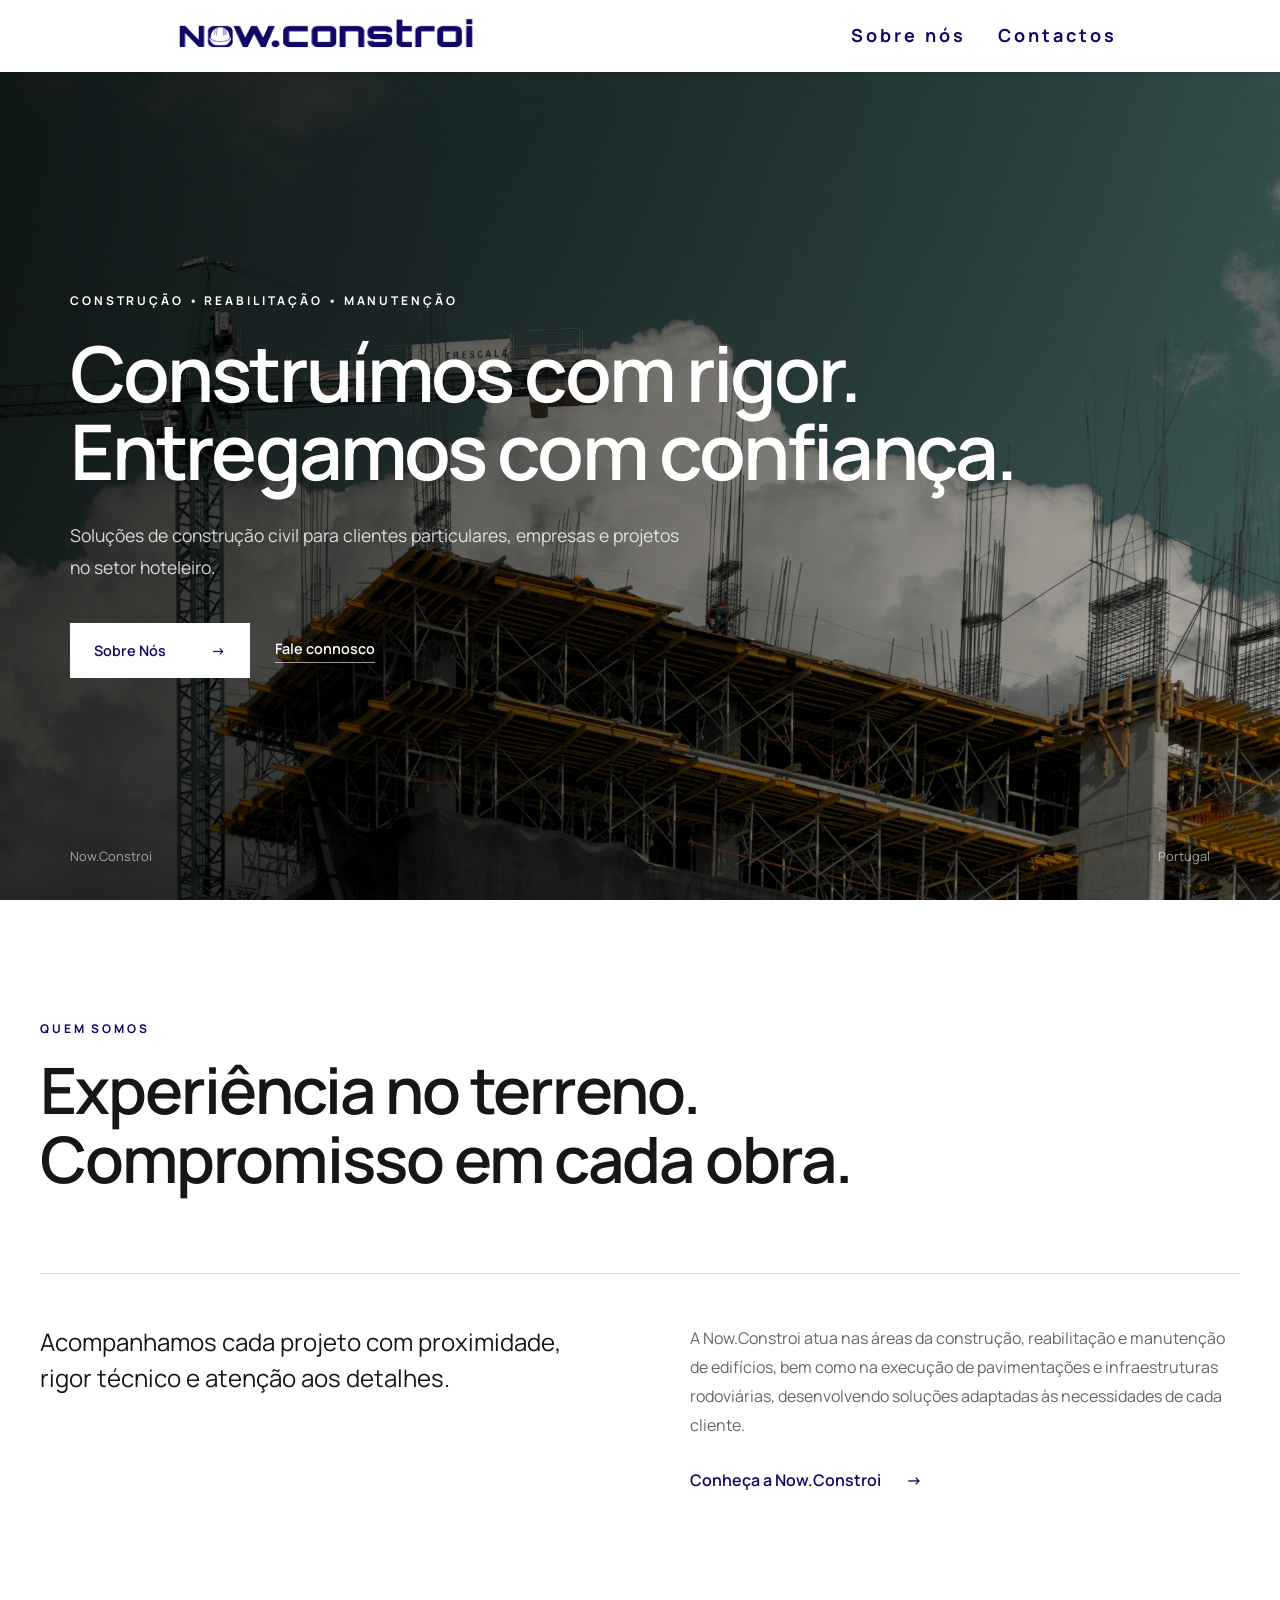
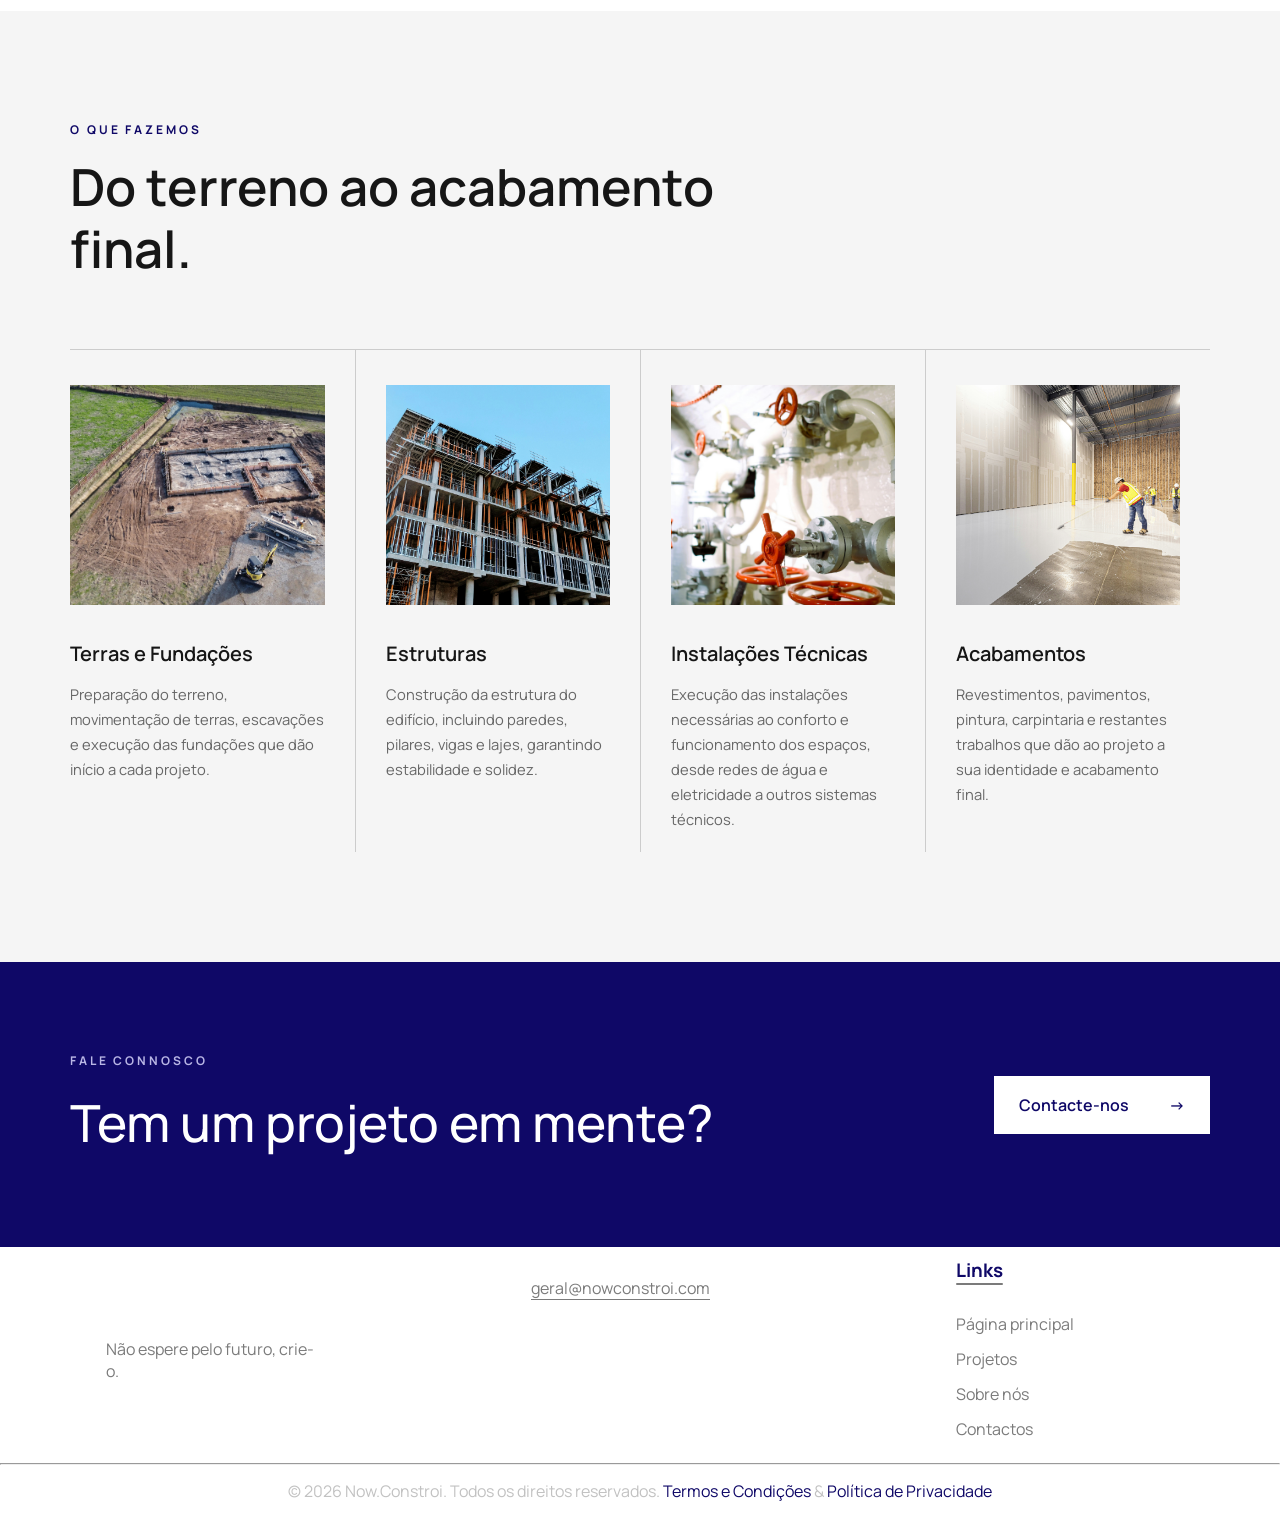
==== index.html @ a7367828 "FIXED src source of mobile-navbar.js script" ====
<!DOCTYPE html>
<html lang="pt-br">
  <head>
    <meta charset="UTF-8" />
    <meta http-equiv="X-UA-Compatible" content="IE=edge" />
    <meta name="viewport" content="width=device-width, initial-scale=1, minimum-scale=1">
    <title>Now.Constroi</title>
    <link rel="icon" type="image/png" href="src/assets/images/shared/ico/32x32/logo_helmet_only_fundo_azul.ico">
    
    <link rel="preconnect" href="https://fonts.googleapis.com">
    <link rel="preconnect" href="https://fonts.gstatic.com" crossorigin>
    <link href="https://fonts.googleapis.com/css2?family=Manrope:wght@200;300;400;500;600;700;800&display=swap" rel="stylesheet">

    <link rel="stylesheet" href="src/styles/global.css" />
    <link rel="stylesheet" href="src/styles/pages/index.css" />
  </head>
  <body>
    <header>
      <nav>
        <a href="index.html"><img src="src/assets/images/shared/NowConstroi300x40.png" class="logo-header"></a>
        <div class="mobile-menu">
          <div class="line1"></div>
          <div class="line2"></div>
          <div class="line3"></div>
        </div>
        <ul class="nav-list">
            <!--
          <li><a href="src/pages/projects.html">Projetos</a></li>~
            -->
          <li><a href="src/pages/about.html">Sobre nós</a></li>
          <li><a href="src/pages/contacts.html">Contactos</a></li>
        </ul>
      </nav>
    </header>

    <main class="home-page">

    <!-- HERO -->
    <section class="home-hero">

        <div class="hero-background">
            <img
                src="src/assets/images/index/generic_building.jpg"
                alt="Projeto de construção Now.Constroi"
            >
        </div>

        <div class="hero-overlay"></div>

        <div class="hero-content">

            <span class="hero-label">
                CONSTRUÇÃO • REABILITAÇÃO • MANUTENÇÃO
            </span>

            <h1>
                Construímos com rigor.<br>
                Entregamos com confiança.
            </h1>

            <p>
                Soluções de construção civil para clientes particulares,
                empresas e projetos no setor hoteleiro.
            </p>

            <div class="hero-actions">
                <!--Mudar para este depois
                <a
                    href="src/pages/projects.html"
                    class="hero-primary"
                >
                    Ver projetos
                    <span>→</span>
                </a>
                -->

                <a
                    href="src/pages/about.html"
                    class="hero-primary"
                >
                    Sobre Nós
                    <span>→</span>
                </a>


                <a
                    href="src/pages/contacts.html"
                    class="hero-secondary"
                >
                    Fale connosco
                </a>

            </div>

        </div>

        <div class="hero-bottom">

            <span>
                Now.Constroi
            </span>

            <span>
                Portugal
            </span>

        </div>

    </section>


    <!-- APRESENTAÇÃO -->
    <section class="home-intro">

        <span class="section-label">
            QUEM SOMOS
        </span>

        <h2>
            Experiência no terreno.<br>
            Compromisso em cada obra.
        </h2>

        <div class="home-intro-content">

            <p class="home-intro-highlight">
                Acompanhamos cada projeto com proximidade,
                rigor técnico e atenção aos detalhes.
            </p>

            <div class="home-intro-text">

                <p>
                    A Now.Constroi atua nas áreas da construção, reabilitação e manutenção de edifícios, 
                    bem como na execução de pavimentações e infraestruturas rodoviárias, desenvolvendo soluções 
                    adaptadas às necessidades de cada cliente.
                </p>

                <a href="src/pages/about.html">
                    Conheça a Now.Constroi
                    <span>→</span>
                </a>

            </div>

        </div>

    </section>


    <!-- SERVIÇOS -->
    <section class="home-services">

    <div class="services-heading">
        <span class="section-label">O QUE FAZEMOS</span>
        <h2>Do terreno ao acabamento final.</h2>
    </div>

    <div class="services-grid">

        <article class="service-item">

            <div class="service-image">
                <img
                    src="src/assets/images/index/areas/terras.jpg"
                    alt="Terras e fundações"
                >
            </div>

            <h3>Terras e Fundações</h3>

            <p>
                Preparação do terreno, movimentação de terras,
                escavações e execução das fundações que dão início
                a cada projeto.
            </p>

        </article>


        <article class="service-item">

            <div class="service-image">
                <img
                    src="src/assets/images/index/areas/estrutura.jpg"
                    alt="Estruturas"
                >
            </div>

            <h3>Estruturas</h3>

            <p>
                Construção da estrutura do edifício, incluindo
                paredes, pilares, vigas e lajes, garantindo
                estabilidade e solidez.
            </p>

        </article>


        <article class="service-item">

            <div class="service-image">
                <img
                    src="src/assets/images/index/areas/tecnicas.jpg"
                    alt="Instalações técnicas"
                >
            </div>

            <h3>Instalações Técnicas</h3>

            <p>
                Execução das instalações necessárias ao conforto
                e funcionamento dos espaços, desde redes de água
                e eletricidade a outros sistemas técnicos.
            </p>

        </article>


        <article class="service-item">

            <div class="service-image">
                <img
                    src="src/assets/images/index/areas/acabamentos.jpg"
                    alt="Acabamentos"
                >
            </div>

            <h3>Acabamentos</h3>

            <p>
                Revestimentos, pavimentos, pintura, carpintaria
                e restantes trabalhos que dão ao projeto a sua
                identidade e acabamento final.
            </p>

        </article>

    </div>

</section>


    <!-- PROJETOS RECENTES
    <section class="home-projects">

        <div class="home-projects-heading">

            <div>

                <span class="section-label">
                    PROJETOS
                </span>

                <h2>
                    Trabalho que fala por nós.
                </h2>

            </div>

            <a
                href="src/pages/projects.html"
                class="all-projects-link"
            >
                Ver todos os projetos
                <span>→</span>
            </a>

        </div>


        <div class="home-projects-grid">

            <article class="home-project-card">

                <a
                    href="src/pages/recentProjects/projectA.html"
                    class="home-project-image"
                >

                    <img
                        src="src/assets/images/projects/const-x.jpg"
                        alt="Reabilitação de moradia rural"
                    >

                    <span class="project-arrow">
                        ↗
                    </span>

                </a>

                <div class="home-project-info">

                    <div>

                        <span class="project-type">
                            Reabilitação
                        </span>

                        <h3>
                            Moradia rural
                        </h3>

                    </div>

                    <p>
                        Alentejo, Portugal
                    </p>

                </div>

            </article>


            <article class="home-project-card">

                <a
                    href="#"
                    class="home-project-image"
                >

                    <img
                        src="src/assets/images/projects/const-x.jpg"
                        alt="Projeto residencial"
                    >

                    <span class="project-arrow">
                        ↗
                    </span>

                </a>

                <div class="home-project-info">

                    <div>

                        <span class="project-type">
                            Construção
                        </span>

                        <h3>
                            Residencial Panorama
                        </h3>

                    </div>

                    <p>
                        Porto, Portugal
                    </p>

                </div>

            </article>


            <article class="home-project-card">

                <a
                    href="#"
                    class="home-project-image"
                >

                    <img
                        src="src/assets/images/projects/const-x.jpg"
                        alt="Projeto de construção"
                    >

                    <span class="project-arrow">
                        ↗
                    </span>

                </a>

                <div class="home-project-info">

                    <div>

                        <span class="project-type">
                            Remodelação
                        </span>

                        <h3>
                            Projeto residencial
                        </h3>

                    </div>

                    <p>
                        Lisboa, Portugal
                    </p>

                </div>

            </article>

        </div>

    </section>
    -->
    
    <!-- EXPERIÊNCIA
    <section class="home-experience">

        <div class="experience-heading">

            <span class="section-label">
                EXPERIÊNCIA
            </span>

            <h2>
                Confiança construída<br>
                projeto a projeto.
            </h2>

        </div>

        <div class="experience-content">

            <p>
                Trabalhamos com clientes particulares,
                empresas e grupos do setor hoteleiro,
                adaptando cada intervenção às exigências
                específicas de cada projeto.
            </p>

            <a href="src/pages/about.html">
                Sobre nós
                <span>→</span>
            </a>

        </div>
    </section>
    -->

    <!-- CTA -->
    <section class="home-cta">

        <div>

            <span class="section-label">
                FALE CONNOSCO
            </span>

            <h2>
                Tem um projeto em mente?
            </h2>

        </div>

        <a href="src/pages/contacts.html">

            Contacte-nos

            <span>
                →
            </span>

        </a>

    </section>

  </main>

    <footer>
      <div class="row">
        <div class="col">
          <img src="src/assets/images/shared/LogoGSH_Branco-01.svg" alt="long svg" class="logo-footer">
          <p>Não espere pelo futuro, crie-o.</p>
        </div>
        <div class="col">
          <p class="email-id">geral@nowconstroi.com</p>
        </div>
        <div class="col">
          <h3>Links<div class="underline"></div></h3>
          <ul>
            <li><a href="index.html">Página principal</a></li>
            <li><a href="src/pages/projects.html">Projetos</a></li>
            <li><a href="src/pages/about.html">Sobre nós</a></li>
            <li><a href="src/pages/contacts.html">Contactos</a></li>
          </ul>
        </div>
        <!--
        <div class="col">
          <h3>Redes Sociais<div class="underline"></div></h3>
          <ul>
            <li><a href="">Facebook</a></li>
            <li><a href="">Instagram</a></li>
            <li><a href="">LinkedIn</a></li>
            <li><a href="">Youtube</a></li>
          </ul>
        </div>
        -->
      </div>
      <hr>
      <p class="copyright">&copy; 2026 Now.Constroi. Todos os direitos reservados.<a href="src/pages/conditions.html"> Termos e Condições</a> & <a href="src/pages/privacy.html"> Política de Privacidade</a></p><!--Mudar-->
    </footer>


    <script src="src/scripts/shared/mobile-navbar.js"></script>
    <script src="src/scripts/pages/index.js"></script>

    <script src="app.js"></script>
  </body>
</html>
---- src/styles/global.css ----
* {
  margin: 0;
  padding: 0;
  font-family: "Manrope", sans-serif;
}

header {
  position: fixed;
  top: 0;
  left: 0;
  width: 100%;
  z-index: 5; /* para o header ficar sempre por cima */
  background: #ffffff;
  box-shadow: 0 2px 5px rgba(0,0,0,0.1);
}

.logo-header{
  width:300px;
  height: 40px;
  margin: 15px;
  margin-top: 20px;
}

a {
  color: #0f0867;
  text-decoration: none;
  transition: 0.3s;
}

a:hover {
  opacity: 0.7;
}

.logo {
  font-size: 24px;
  text-transform: uppercase;
  letter-spacing: 4px;
}

nav {
  display: flex;
  justify-content: space-around;
  align-items: center;
  font-family: system-ui, -apple-system, Helvetica, Arial, sans-serif;
  background: #ffffff;
  height: 8vh;
  font-family: 'Sansation', sans-serif;
}


.nav-list {
  list-style: none;
  display: flex;
}

.nav-list li {
  letter-spacing: 3px;
  margin-left: 32px;
  margin-top: 10px; /* Espaço topo das informações do header */
}
.nav-list li a{
  text-decoration: none;
  font-size: 18px;
  font-weight: bold;
  color: #0f0867

}

.mobile-menu {
  display: none;
  cursor: pointer;
}

.mobile-menu div {
  width: 32px;
  height: 2px;
  background: #0f0867;
  margin: 8px;
  transition: 0.3s;
}

@media (max-width: 999px) {
  body {
    overflow-x: hidden;
  }
  .nav-list {
    z-index: 2;
    position: absolute;
    top: 8vh;
    right: 0;
    width: 50vw;
    height: 92vh;
    background: #ffffff;
    flex-direction: column;
    align-items: center;
    justify-content: space-around;
    transform: translateX(100%);
    
  }
  .nav-list li {
    margin-left: 0;
    opacity: 0;
  }
  .mobile-menu {
    display: block;

  }
}

.nav-list.active {
  transform: translateX(0);
  transition: transform 0.3s ease-in;
}

@keyframes navLinkFade {
  from {
    opacity: 0;
    transform: translateX(50px);
  }
  to {
    opacity: 1;
    transform: translateX(0);
  }
}

.mobile-menu.active .line1 {
  transform: rotate(-45deg) translate(-8px, 8px);
}

.mobile-menu.active .line2 {
  opacity: 0;
}

.mobile-menu.active .line3 {
  transform: rotate(45deg) translate(-5px, -7px);
}

footer{
  width: 100%;
  position: relative;
  bottom: 0;
  color: white;
  background: rgb(255, 255, 255);
  box-shadow: 2px 2px 5px rgba(0,0,0,0.1);
}

.logo-footer{
  width: 150px;
  margin-bottom: 30px;
  margin-left: 30px;
}

.row{
  width: 85%;
  margin: auto;
  display: flex;
  flex-wrap: wrap;
  align-items: flex-start;
  justify-content: space-between;
}

.col{
  flex-basis: 20%;
  padding: 10px;
}

p{
  color: #7b7b7b;
}

.col h3{
  width: fit-content;
  margin-bottom: 30px;
  position: relative;
  color:#0f0867;
}

.email-id{
  width: fit-content;
  border-bottom: 1px solid #7b7b7b;
  margin: 20px 0;
}

ul li{
  list-style: none; /*Points out*/
  margin-bottom: 13px;
}

ul li a{
  text-decoration: none;
  color: #7b7b7b;
}

.underline{
  width: 100%;
  height: 2px;
  border-radius: 2px;
  position: absolute;
  background-color: #7b7b7b;
}

hr{
  color: #c2c2c2;
}

.copyright{
  text-align: center;
  color: #c2c2c2;
  padding-bottom: 20px;
  margin-top: 15px;

}


/* Separador */
hr.separator-solid {
    border: none;
    border-top: 1px solid #084767;
    margin: 10px auto;
    margin-bottom: 20px;
}
---- src/styles/pages/index.css ----
/* =========================
   HOME
========================= */

.home-page {
    font-family: "Manrope", sans-serif;
    color: #161616;
}


/* =========================
   HERO
========================= */

.home-hero {
    position: relative;

    min-height: 100vh;

    display: flex;
    align-items: center;

    overflow: hidden;

    color: #ffffff;
}


.hero-background {
    position: absolute;

    inset: 0;
}


.hero-background img {
    width: 100%;
    height: 100%;

    object-fit: cover;
}


.hero-overlay {
    position: absolute;

    inset: 0;

    background:
        linear-gradient(
            90deg,
            rgba(0, 0, 0, 0.72) 0%,
            rgba(0, 0, 0, 0.42) 55%,
            rgba(0, 0, 0, 0.12) 100%
        );
}


.hero-content {
    position: relative;

    z-index: 2;

    width: min(1140px, calc(100% - 60px));

    margin: 0 auto;

    padding-top: 70px;
}


.hero-label {
    display: block;

    margin-bottom: 25px;

    font-size: 0.75rem;
    font-weight: 700;

    letter-spacing: 0.18rem;
}


.hero-content h1 {
    max-width: 950px;

    margin-bottom: 30px;

    font-size: clamp(3rem, 6vw, 6rem);
    font-weight: 600;

    line-height: 1.02;

    letter-spacing: -0.18rem;
}


.hero-content p {
    max-width: 610px;

    margin-bottom: 40px;

    color: rgba(255,255,255,0.82);

    font-size: 1.1rem;

    line-height: 1.8;
}


.hero-actions {
    display: flex;

    align-items: center;

    gap: 25px;
}


.hero-primary {
    display: flex;

    align-items: center;

    gap: 45px;

    padding: 18px 24px;

    color: #0f0867;

    background-color: #ffffff;

    font-size: 0.9rem;
    font-weight: 600;
}


.hero-secondary {
    color: #ffffff;

    font-size: 0.9rem;
    font-weight: 600;

    border-bottom: 1px solid rgba(255,255,255,0.6);

    padding-bottom: 4px;
}


.hero-bottom {
    position: absolute;

    z-index: 2;

    bottom: 35px;

    left: 50%;

    transform: translateX(-50%);

    width: min(1140px, calc(100% - 60px));

    display: flex;

    justify-content: space-between;

    color: rgba(255,255,255,0.6);

    font-size: 0.8rem;
}


/* =========================
   GERAL
========================= */

.section-label {
    display: block;

    margin-bottom: 18px;

    color: #0f0867;

    font-size: 0.75rem;
    font-weight: 700;

    letter-spacing: 0.18rem;
}


/* =========================
   INTRODUÇÃO
========================= */

.home-intro {
    max-width: 1200px;

    margin: 0 auto;

    padding: 120px 30px;
}


.home-intro > h2 {
    max-width: 900px;

    margin-bottom: 80px;

    font-size: clamp(2.5rem, 5vw, 4.5rem);
    font-weight: 600;

    line-height: 1.08;

    letter-spacing: -0.12rem;
}


.home-intro-content {
    display: grid;

    grid-template-columns: 1fr 1fr;

    gap: 100px;

    padding-top: 50px;

    border-top: 1px solid #d8d8d8;
}


.home-intro-highlight {
    color: #161616;

    font-size: 1.5rem;

    line-height: 1.5;
}


.home-intro-text p {
    margin-bottom: 30px;

    color: #666666;

    line-height: 1.8;
}


.home-intro-text a {
    display: inline-flex;

    gap: 25px;

    align-items: center;

    font-weight: 600;
}


/* =========================
   SERVIÇOS
========================= */

.home-services {
    padding:
        110px
        max(30px, calc((100% - 1140px) / 2));

    background-color: #f5f5f5;
}


.services-heading {
    max-width: 750px;

    margin-bottom: 70px;
}


.services-heading h2 {
    font-size: clamp(2.2rem, 4vw, 3.6rem);

    font-weight: 600;

    line-height: 1.2;
}


.services-grid {
    display: grid;

    grid-template-columns: repeat(4, 1fr);

    border-top: 1px solid #cccccc;
}


.service-item {
    padding: 35px 30px 20px 0;
}


.service-item + .service-item {
    padding-left: 30px;

    border-left: 1px solid #cccccc;
}


.service-image {
    width: 100%;
    height: 220px;

    margin-bottom: 28px;

    overflow: hidden;

    background-color: #e9e9e9;
}


.service-image img {
    width: 100%;
    height: 100%;

    display: block;

    object-fit: cover;

    transition: transform 0.4s ease;
}


.service-item:hover .service-image img {
    transform: scale(1.025);
}



.service-number {
    color: #0f0867;

    font-size: 0.75rem;
    font-weight: 700;
}


.service-item h3 {
    margin: 35px 0 15px;

    font-size: 1.25rem;
    font-weight: 600;
}


.service-item p {
    color: #666666;

    font-size: 0.92rem;

    line-height: 1.7;
}


/* =========================
   PROJETOS
========================= */

.home-projects {
    max-width: 1200px;

    margin: 0 auto;

    padding: 120px 30px;
}


.home-projects-heading {
    display: flex;

    justify-content: space-between;

    align-items: flex-end;

    gap: 40px;

    margin-bottom: 65px;
}


.home-projects-heading h2 {
    font-size: clamp(2rem, 4vw, 3.3rem);

    font-weight: 600;
}


.all-projects-link {
    display: flex;

    gap: 25px;

    font-weight: 600;

    white-space: nowrap;
}


.home-projects-grid {
    display: grid;

    grid-template-columns: repeat(3, 1fr);

    gap: 30px;
}


.home-project-card {
    min-width: 0;
}


.home-project-image {
    position: relative;

    display: block;

    overflow: hidden;
}


.home-project-image img {
    width: 100%;

    aspect-ratio: 4 / 3;

    object-fit: cover;

    display: block;

    transition: transform 0.4s ease;
}


.home-project-card:hover img {
    transform: scale(1.025);
}


.project-arrow {
    position: absolute;

    right: 18px;
    bottom: 18px;

    width: 46px;
    height: 46px;

    display: flex;
    align-items: center;
    justify-content: center;

    color: #0f0867;

    background-color: #ffffff;
}


.home-project-info {
    display: flex;

    justify-content: space-between;

    align-items: flex-end;

    gap: 20px;

    padding-top: 20px;
}


.project-type {
    display: block;

    margin-bottom: 7px;

    color: #0f0867;

    font-size: 0.7rem;
    font-weight: 700;

    letter-spacing: 0.12rem;

    text-transform: uppercase;
}


.home-project-info h3 {
    font-size: 1.2rem;

    font-weight: 600;
}


.home-project-info p {
    font-size: 0.85rem;

    text-align: right;
}


/* =========================
   EXPERIÊNCIA
========================= */

.home-experience {
    display: grid;

    grid-template-columns: 1fr 1fr;

    gap: 100px;

    padding:
        110px
        max(30px, calc((100% - 1140px) / 2));

    background-color: #f5f5f5;
}


.experience-heading h2 {
    font-size: clamp(2rem, 4vw, 3.3rem);

    font-weight: 600;
}


.experience-content {
    display: flex;

    flex-direction: column;

    justify-content: flex-end;

    align-items: flex-start;
}


.experience-content p {
    max-width: 530px;

    margin-bottom: 30px;

    color: #5f5f5f;

    font-size: 1.05rem;

    line-height: 1.8;
}


.experience-content a {
    display: flex;

    align-items: center;

    gap: 25px;

    font-weight: 600;
}


/* =========================
   CTA
========================= */

.home-cta {
    display: flex;

    align-items: center;

    justify-content: space-between;

    padding:
        90px
        max(30px, calc((100% - 1140px) / 2));

    color: #ffffff;

    background-color: #0f0867;
}


.home-cta .section-label {
    color: #b9b6e5;
}


.home-cta h2 {
    font-size: clamp(2rem, 4vw, 3.5rem);

    font-weight: 500;
}


.home-cta > a {
    display: flex;

    align-items: center;

    gap: 40px;

    padding: 18px 25px;

    color: #0f0867;

    background-color: #ffffff;

    font-weight: 600;
}


/* =========================
   RESPONSIVE
========================= */

@media (max-width: 950px) {

    .services-grid {
        grid-template-columns: 1fr 1fr;
    }


    .service-item {
        border-bottom: 1px solid #cccccc;
    }


    .service-item + .service-item {
        border-left: none;
    }


    .home-projects-grid {
        grid-template-columns: 1fr 1fr;
    }


    .home-experience {
        grid-template-columns: 1fr;

        gap: 50px;
    }

}


@media (max-width: 750px) {

    .home-intro-content {
        grid-template-columns: 1fr;

        gap: 30px;
    }


    .home-projects-heading {
        align-items: flex-start;

        flex-direction: column;
    }


    .home-projects-grid {
        grid-template-columns: 1fr;
    }


    .home-cta {
        align-items: flex-start;

        flex-direction: column;

        gap: 40px;
    }

}


@media (max-width: 600px) {

    .service-image {
        height: 220px;
    }

    .hero-content {
        width: calc(100% - 40px);
    }


    .hero-content h1 {
        letter-spacing: -0.1rem;
    }


    .hero-actions {
        align-items: flex-start;

        flex-direction: column;
    }


    .hero-bottom {
        width: calc(100% - 40px);
    }


    .home-intro,
    .home-projects {
        padding:
            80px
            20px;
    }


    .home-services,
    .home-experience {
        padding:
            80px
            20px;
    }


    .services-grid {
        grid-template-columns: 1fr;
    }


    .service-item,
    .service-item + .service-item {
        padding:
            30px
            0;

        border-left: none;

        border-bottom: 1px solid #cccccc;
    }


    .home-project-info {
        align-items: flex-start;

        flex-direction: column;

        gap: 7px;
    }


    .home-project-info p {
        text-align: left;
    }


    .home-cta {
        padding:
            70px
            20px;
    }

}
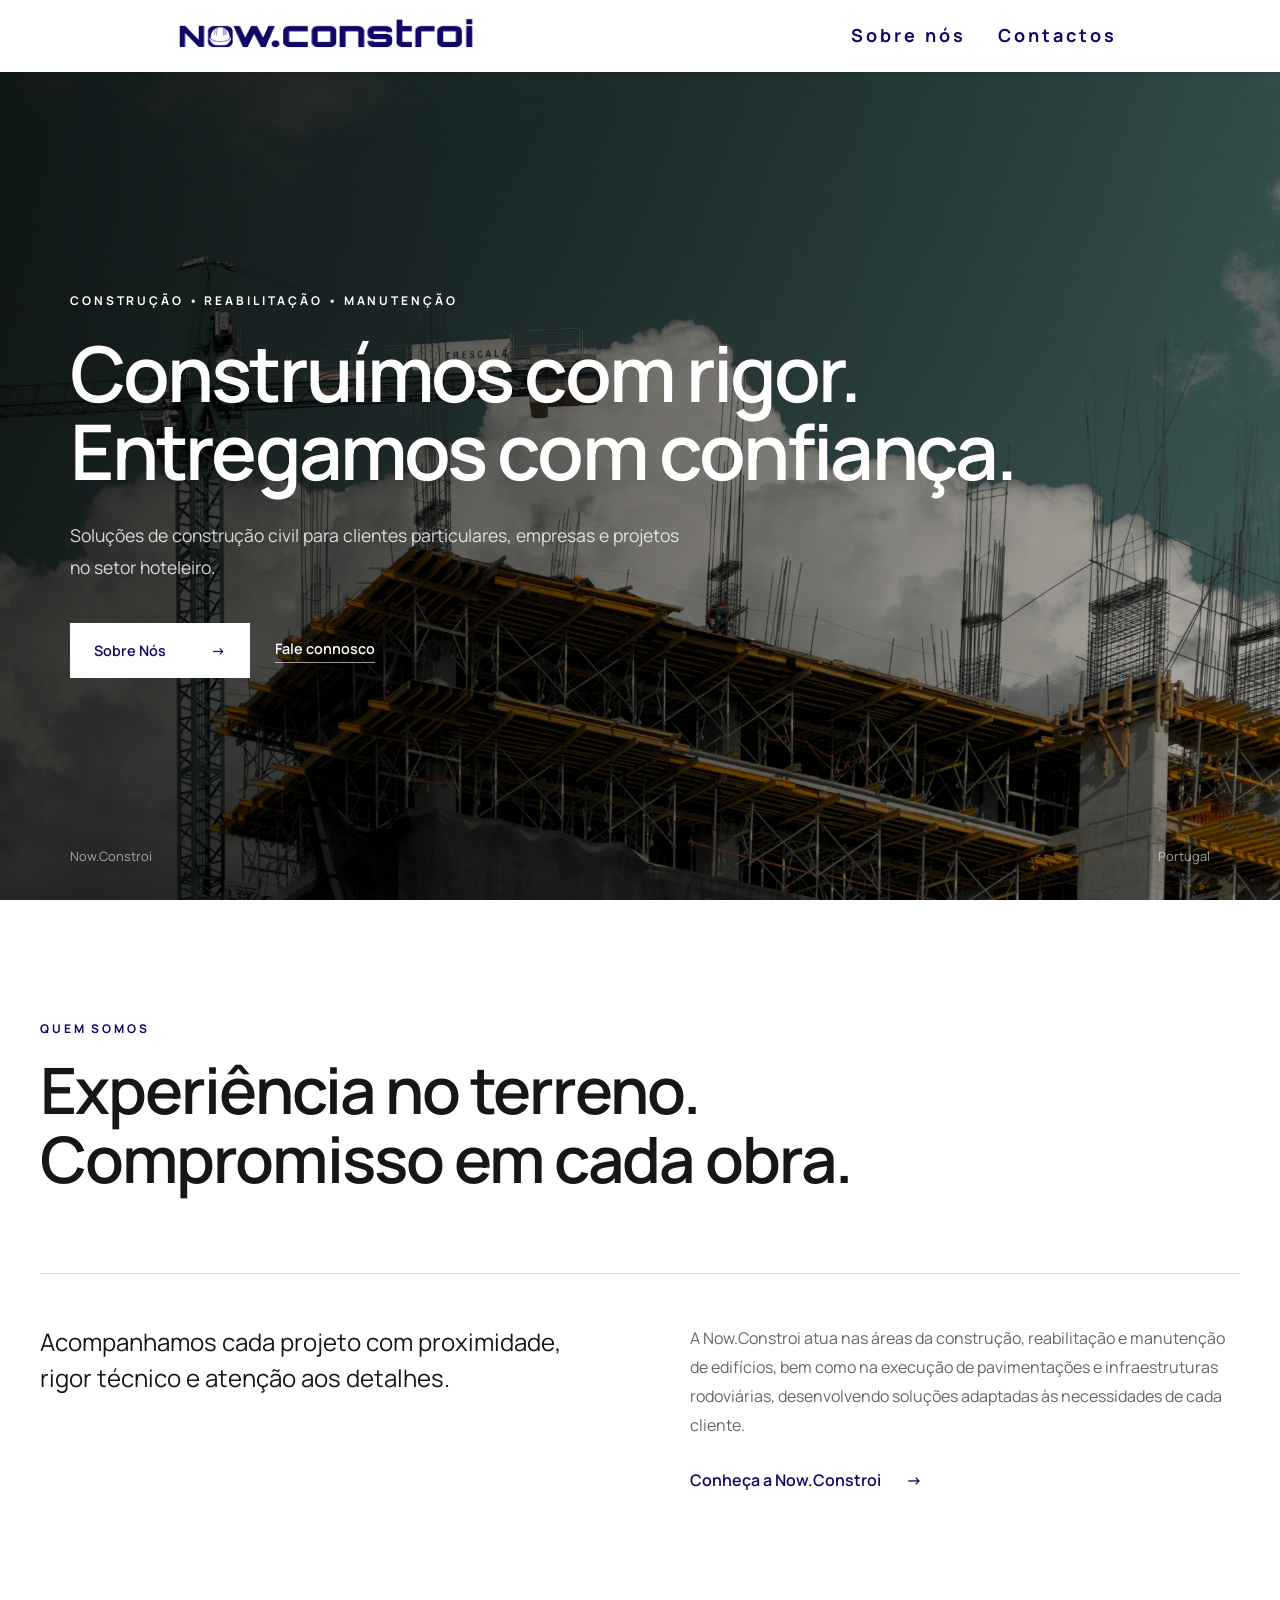
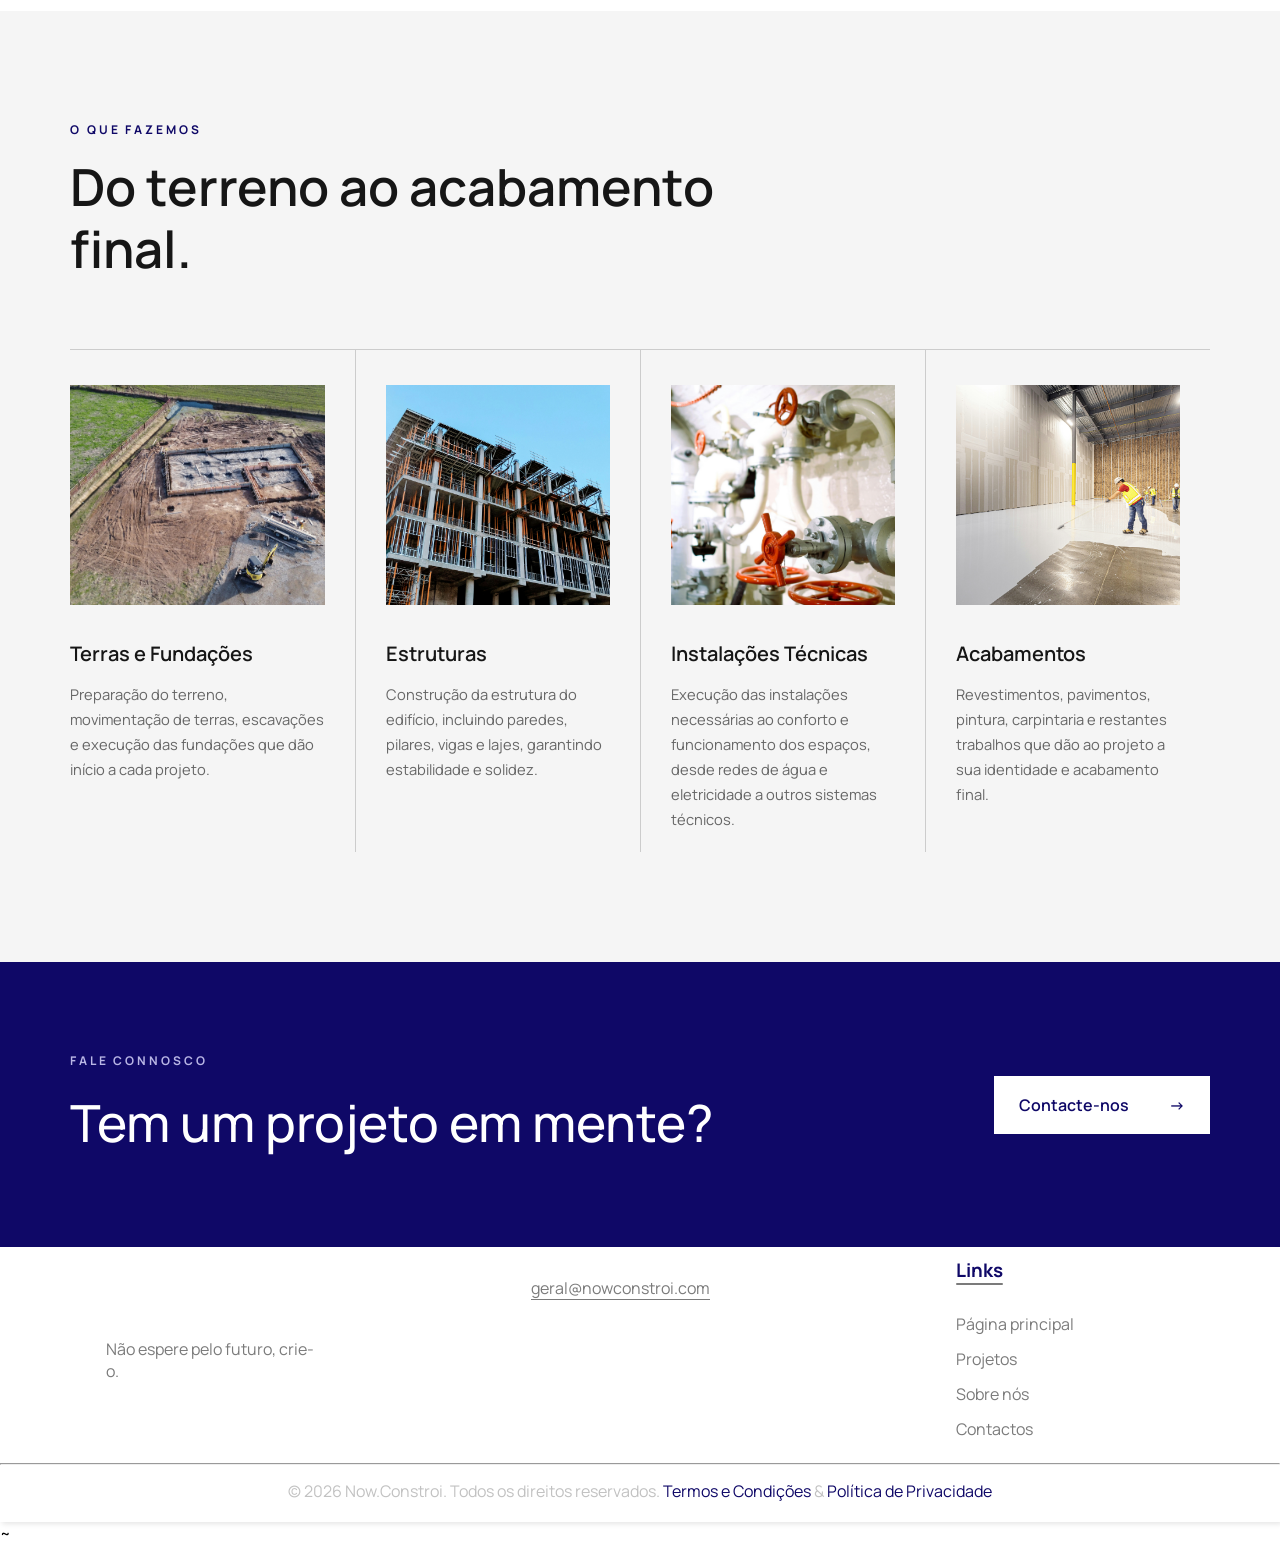
==== commit b869c09a: "REMOVED useless script" ====
--- a/index.html
+++ b/index.html
@@ -496,10 +496,8 @@
       <p class="copyright">&copy; 2026 Now.Constroi. Todos os direitos reservados.<a href="src/pages/conditions.html"> Termos e Condições</a> & <a href="src/pages/privacy.html"> Política de Privacidade</a></p><!--Mudar-->
     </footer>
 
-
     <script src="src/scripts/shared/mobile-navbar.js"></script>
-    <script src="src/scripts/pages/index.js"></script>
-
-    <script src="app.js"></script>
+    <script src="src/scripts/pages/index.js"></script>~
+
   </body>
 </html>
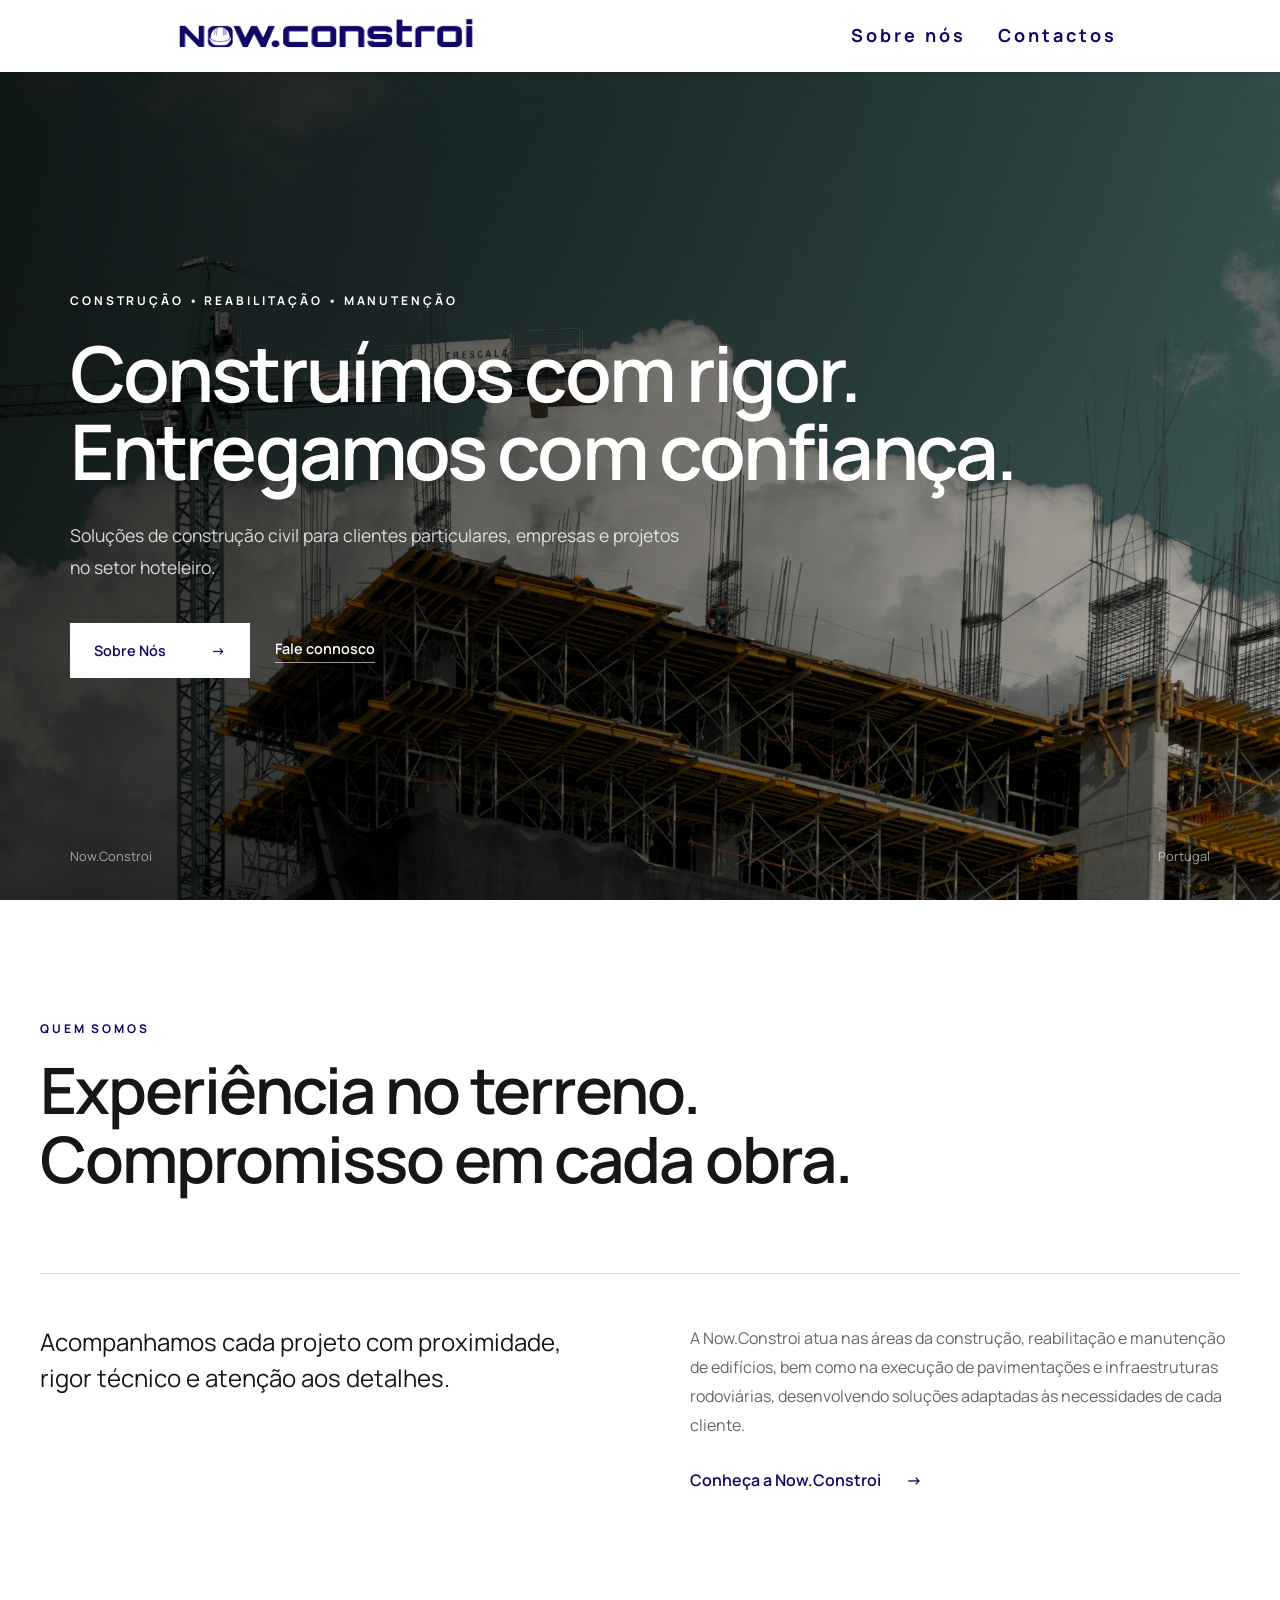
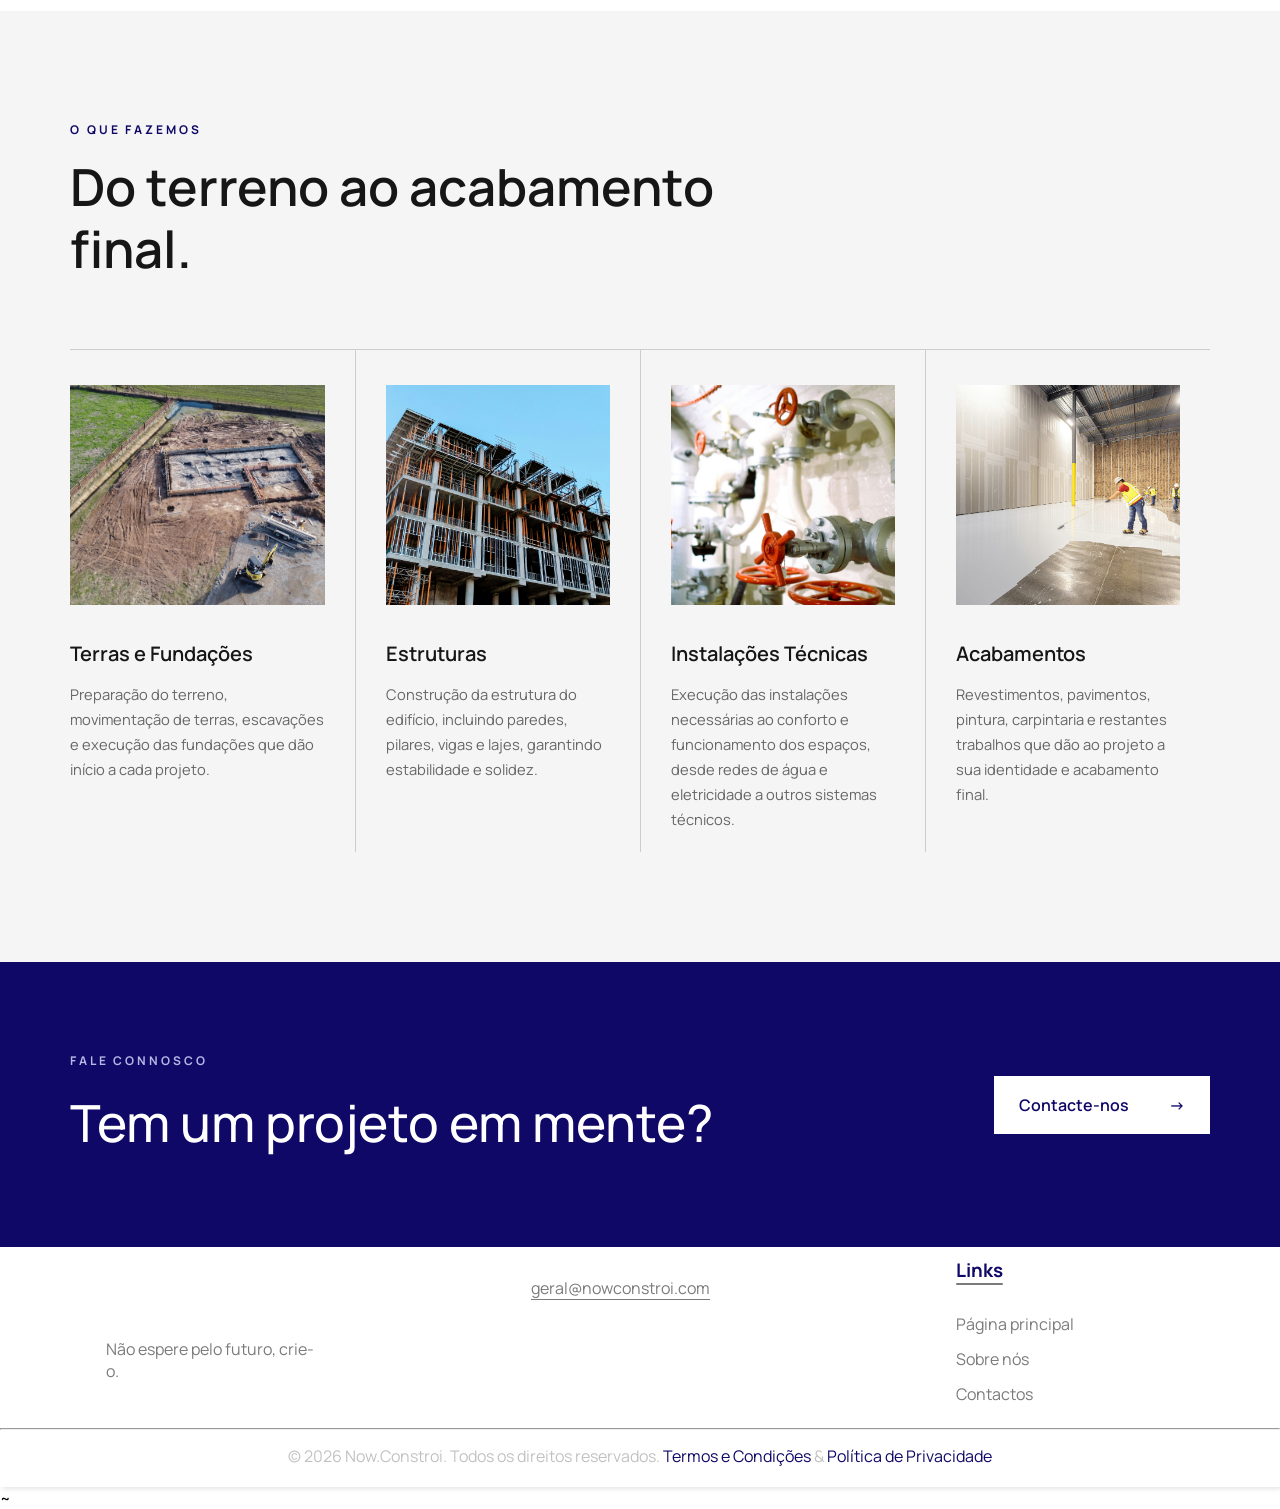
==== commit e463bb66: "ADDED comment to hide projects href at footer" ====
--- a/index.html
+++ b/index.html
@@ -1,12 +1,29 @@
 <!DOCTYPE html>
-<html lang="pt-br">
+<html lang="pt-PT">
   <head>
     <meta charset="UTF-8" />
     <meta http-equiv="X-UA-Compatible" content="IE=edge" />
     <meta name="viewport" content="width=device-width, initial-scale=1, minimum-scale=1">
-    <title>Now.Constroi</title>
-    <link rel="icon" type="image/png" href="src/assets/images/shared/ico/32x32/logo_helmet_only_fundo_azul.ico">
-    
+
+    <title>Now.Constroi | Construção e Gestão de Obras</title>
+
+    <meta name="description" content="Na Now.Constroi, transformamos projetos em realidade através de soluções de construção civil pensadas ao detalhe, com qualidade, rigor e compromisso em cada etapa.">
+
+    <script type="application/ld+json">
+    {
+      "@context": "https://schema.org",
+      "@type": "WebSite",
+      "name": "Now.Constroi",
+      "alternateName": [
+        "NowConstroi",
+        "Now Constroi"
+      ],
+      "url": "https://www.nowconstroi.com/"
+    }
+    </script>
+
+    <link rel="icon" type="image/x-icon" href="/src/assets/images/shared/ico/32x32/logo_helmet_only_fundo_azul.ico">
+
     <link rel="preconnect" href="https://fonts.googleapis.com">
     <link rel="preconnect" href="https://fonts.gstatic.com" crossorigin>
     <link href="https://fonts.googleapis.com/css2?family=Manrope:wght@200;300;400;500;600;700;800&display=swap" rel="stylesheet">
@@ -475,7 +492,7 @@
           <h3>Links<div class="underline"></div></h3>
           <ul>
             <li><a href="index.html">Página principal</a></li>
-            <li><a href="src/pages/projects.html">Projetos</a></li>
+            <!--<li><a href="src/pages/projects.html">Projetos</a></li>-->
             <li><a href="src/pages/about.html">Sobre nós</a></li>
             <li><a href="src/pages/contacts.html">Contactos</a></li>
           </ul>
